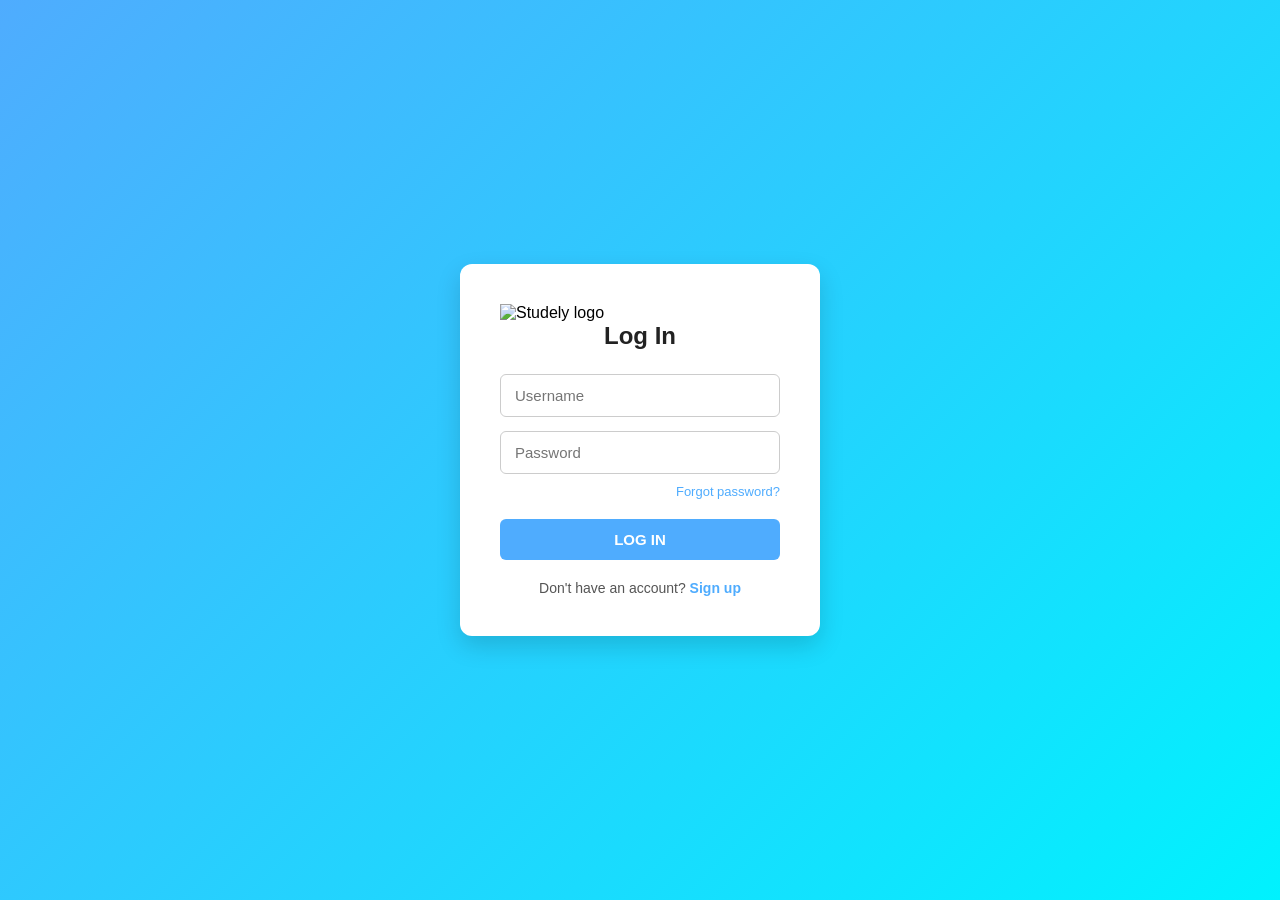
==== index.html @ e7c40a0a "Add login validation with if/else logic" ====
<html lang="en">
<head>
    <meta charset="UTF-8">
    <meta name="viewport" content="width=device-width, initial-scale=1.0">
    <title>Studely</title>
    <link rel="stylesheet" href="login.css">
</head>
<body>

    <div class="form-container">
        <div class="logo-container">
            <img src="image/studelylogo.png" alt="Studely logo">
        </div>

        <div class="form-header">
            <h3>Log In</h3>
        </div>

        <form onsubmit="return checkLogin()">
            <div class="input-container">
                <input type="text" id="username" placeholder="Username" required>
                <input type="password" id="password" placeholder="Password" required>
            </div>

            <div class="forgot-password">
                <a href="#">Forgot password?</a>
            </div>

            <div class="button">
                <button class="submit" type="submit">LOG IN</button>
            </div>
        </form>

        <div class="signup">
            Don't have an account? <a href="signup.html">Sign up</a>
        </div>
    </div>

    <script>
        function checkLogin() {
            const username = document.getElementById("username").value;
            const password = document.getElementById("password").value;

            if (username === "" || password === "") {
                showAlert("Please fill in both fields!");
            } else if (username === "admin" && password === "1234") {
                showAlert("Welcome, " + username + "! Login successful.");
            } else {
                showAlert("Wrong username or password. Try again.");
            }

            return false; // stops the form from actually submitting/refreshing the page
        }

        function showAlert(message) {
            alert(message);
        }
    </script>

</body>
</html>
---- login.css ----
* {
    margin: 0;
    padding: 0;
    box-sizing: border-box;
    font-family: 'Segoe UI', Arial, sans-serif;
}

body {
    min-height: 100vh;
    display: flex;
    align-items: center;
    justify-content: center;
    background: linear-gradient(135deg, #4facfe 0%, #00f2fe 100%);
}

.form-container {
    background: #ffffff;
    padding: 40px;
    border-radius: 12px;
    box-shadow: 0 10px 25px rgba(0, 0, 0, 0.15);
    width: 100%;
    max-width: 360px;
}

.form-header h3 {
    text-align: center;
    margin-bottom: 24px;
    color: #222;
    font-size: 24px;
}

.input-container {
    display: flex;
    flex-direction: column;
    gap: 14px;
}

.input-container input {
    padding: 12px 14px;
    border: 1px solid #ccc;
    border-radius: 6px;
    font-size: 15px;
    outline: none;
    transition: border-color 0.2s ease;
}

.input-container input:focus {
    border-color: #4facfe;
}

.forgot-password {
    text-align: right;
    margin: 10px 0 20px;
}

.forgot-password a {
    font-size: 13px;
    color: #4facfe;
    text-decoration: none;
}

.forgot-password a:hover {
    text-decoration: underline;
}

.button .submit {
    width: 100%;
    padding: 12px;
    background: #4facfe;
    color: #fff;
    border: none;
    border-radius: 6px;
    font-size: 15px;
    font-weight: bold;
    cursor: pointer;
    transition: background 0.2s ease;
}

.button .submit:hover {
    background: #2a8ee0;
}

.signup {
    text-align: center;
    margin-top: 20px;
    font-size: 14px;
    color: #555;
}

.signup a {
    color: #4facfe;
    text-decoration: none;
    font-weight: bold;
}

.signup a:hover {
    text-decoration: underline;
}
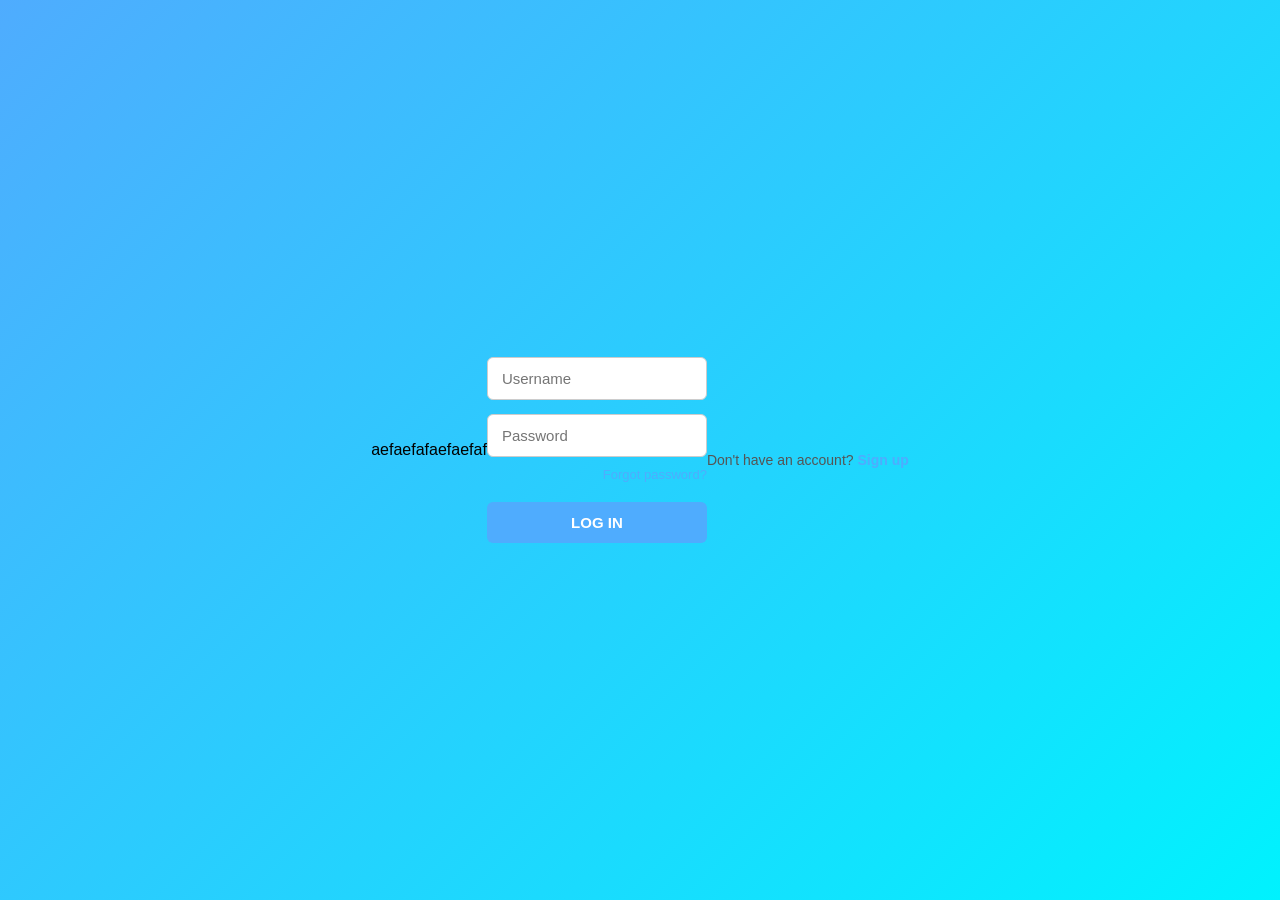
==== commit 7e24399f: "Update index page" ====
--- a/index.html
+++ b/index.html
@@ -1,3 +1,4 @@
+
 <html lang="en">
 <head>
     <meta charset="UTF-8">
@@ -6,56 +7,28 @@
     <link rel="stylesheet" href="login.css">
 </head>
 <body>
-
-    <div class="form-container">
-        <div class="logo-container">
-            <img src="image/studelylogo.png" alt="Studely logo">
-        </div>
-
-        <div class="form-header">
-            <h3>Log In</h3>
-        </div>
-
-        <form onsubmit="return checkLogin()">
+ 
+    aefaefa
+    <p>faefaefaf</p>
+        <form>
             <div class="input-container">
-                <input type="text" id="username" placeholder="Username" required>
-                <input type="password" id="password" placeholder="Password" required>
+                <input type="text" placeholder="Username" required>
+                <input type="password" placeholder="Password" required>
             </div>
-
+ 
             <div class="forgot-password">
                 <a href="#">Forgot password?</a>
             </div>
-
+ 
             <div class="button">
                 <button class="submit" type="submit">LOG IN</button>
             </div>
         </form>
-
+ 
         <div class="signup">
             Don't have an account? <a href="signup.html">Sign up</a>
         </div>
     </div>
-
-    <script>
-        function checkLogin() {
-            const username = document.getElementById("username").value;
-            const password = document.getElementById("password").value;
-
-            if (username === "" || password === "") {
-                showAlert("Please fill in both fields!");
-            } else if (username === "admin" && password === "1234") {
-                showAlert("Welcome, " + username + "! Login successful.");
-            } else {
-                showAlert("Wrong username or password. Try again.");
-            }
-
-            return false; // stops the form from actually submitting/refreshing the page
-        }
-
-        function showAlert(message) {
-            alert(message);
-        }
-    </script>
-
+ 
 </body>
-</html>+</html>
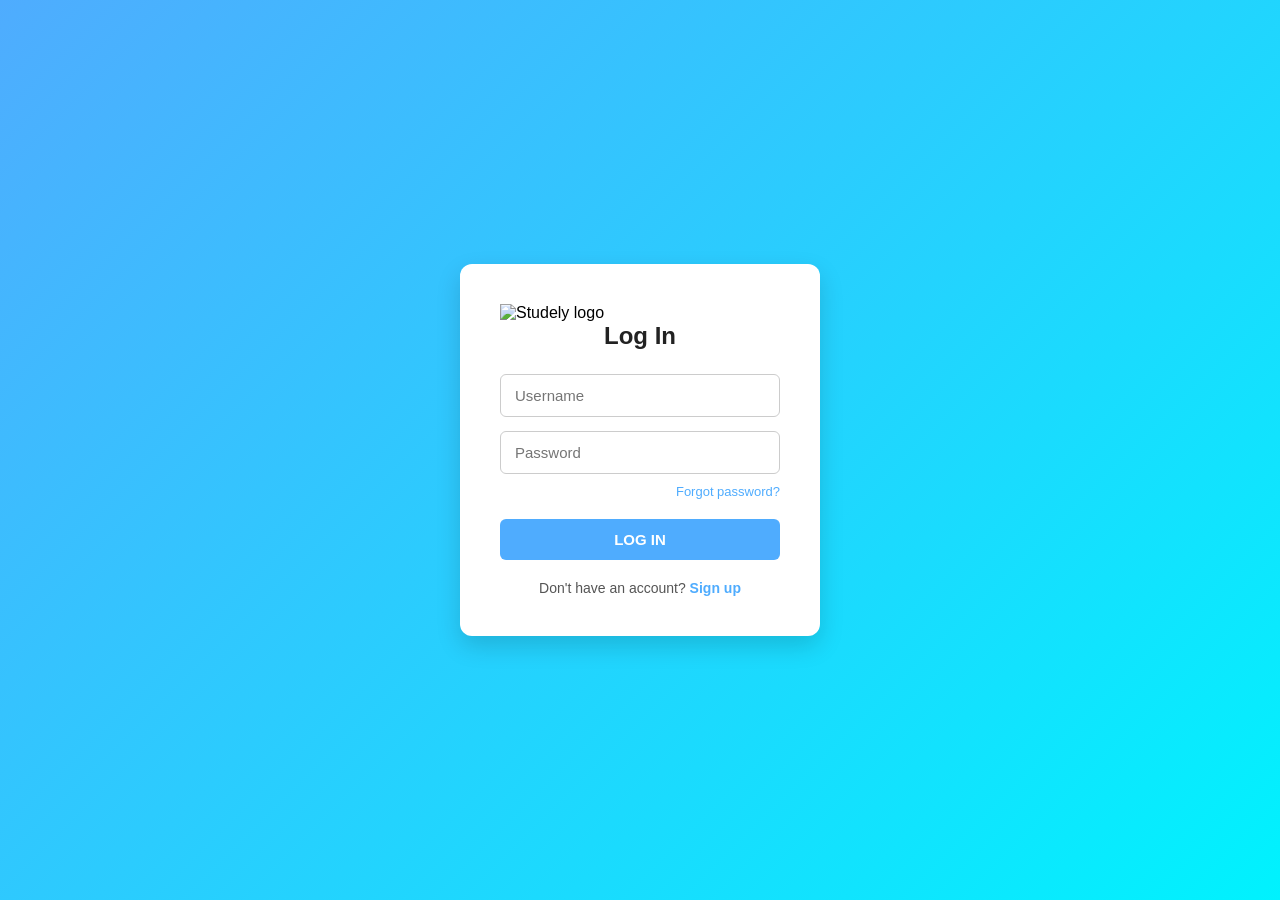
==== commit 176059f7: "Resolved merge conflict" ====
--- a/index.html
+++ b/index.html
@@ -1,4 +1,3 @@
-
 <html lang="en">
 <head>
     <meta charset="UTF-8">
@@ -7,28 +6,56 @@
     <link rel="stylesheet" href="login.css">
 </head>
 <body>
+
+    <div class="form-container">
+        <div class="logo-container">
+            <img src="image/studelylogo.png" alt="Studely logo">
+        </div>
  
-    aefaefa
-    <p>faefaefaf</p>
-        <form>
+        <div class="form-header">
+            <h3>Log In</h3>
+        </div>
+
+        <form onsubmit="return checkLogin()">
             <div class="input-container">
-                <input type="text" placeholder="Username" required>
-                <input type="password" placeholder="Password" required>
+                <input type="text" id="username" placeholder="Username" required>
+                <input type="password" id="password" placeholder="Password" required>
             </div>
- 
+
             <div class="forgot-password">
                 <a href="#">Forgot password?</a>
             </div>
- 
+
             <div class="button">
                 <button class="submit" type="submit">LOG IN</button>
             </div>
         </form>
- 
+
         <div class="signup">
             Don't have an account? <a href="signup.html">Sign up</a>
         </div>
     </div>
- 
+
+    <script>
+        function checkLogin() {
+            const username = document.getElementById("username").value;
+            const password = document.getElementById("password").value;
+
+            if (username === "" || password === "") {
+                showAlert("Please fill in both fields!");
+            } else if (username === "admin" && password === "1234") {
+                showAlert("Welcome, " + username + "! Login successful.");
+            } else {
+                showAlert("Wrong username or password. Try again.");
+            }
+
+            return false; // stops the form from actually submitting/refreshing the page
+        }
+
+        function showAlert(message) {
+            alert(message);
+        }
+    </script>
+
 </body>
 </html>
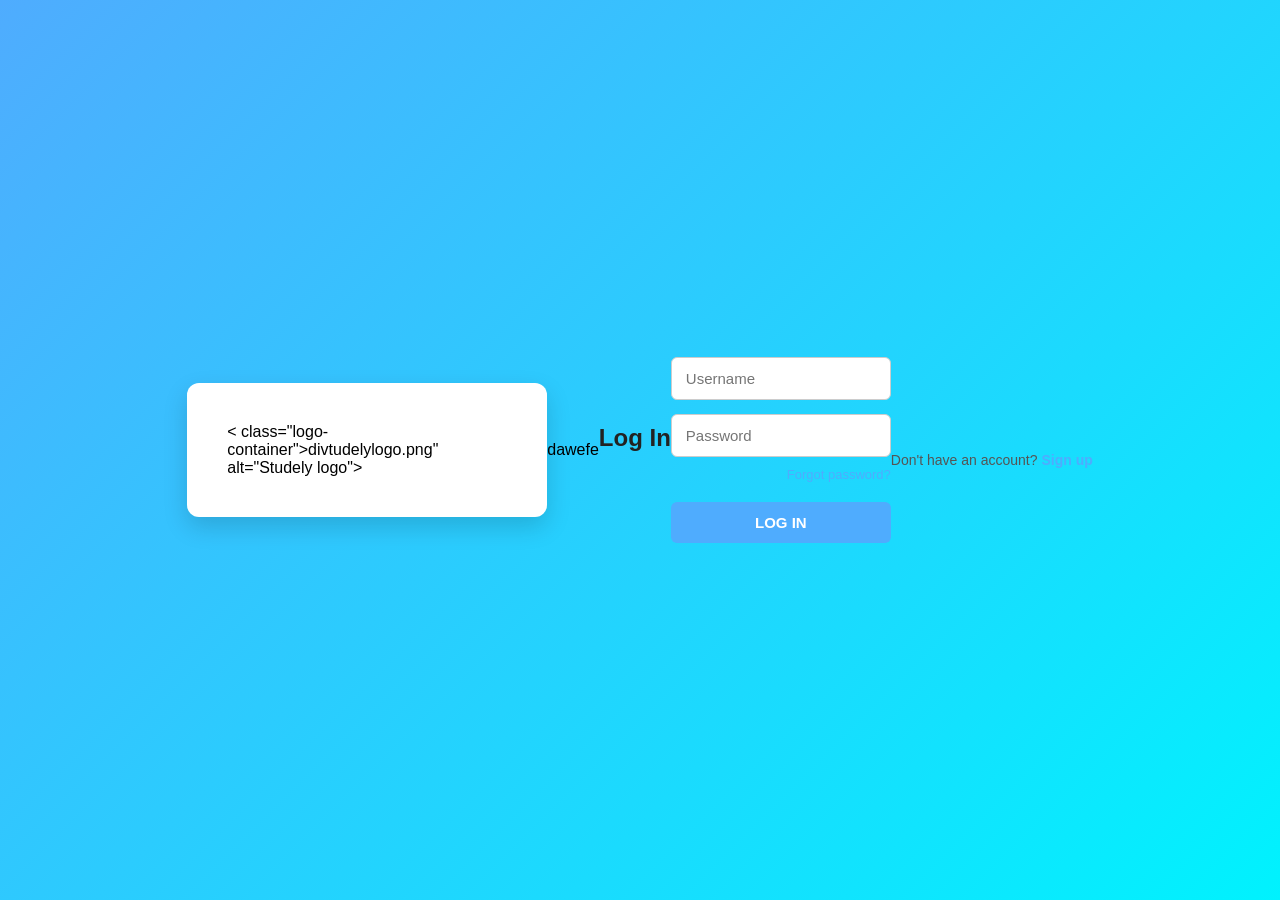
==== commit 3f140362: "afeafae" ====
--- a/index.html
+++ b/index.html
@@ -8,10 +8,9 @@
 <body>
 
     <div class="form-container">
-        <div class="logo-container">
-            <img src="image/studelylogo.png" alt="Studely logo">
+        < class="logo-container">divtudelylogo.png" alt="Studely logo">
         </div>
- 
+ <p>dawefe</p>
         <div class="form-header">
             <h3>Log In</h3>
         </div>
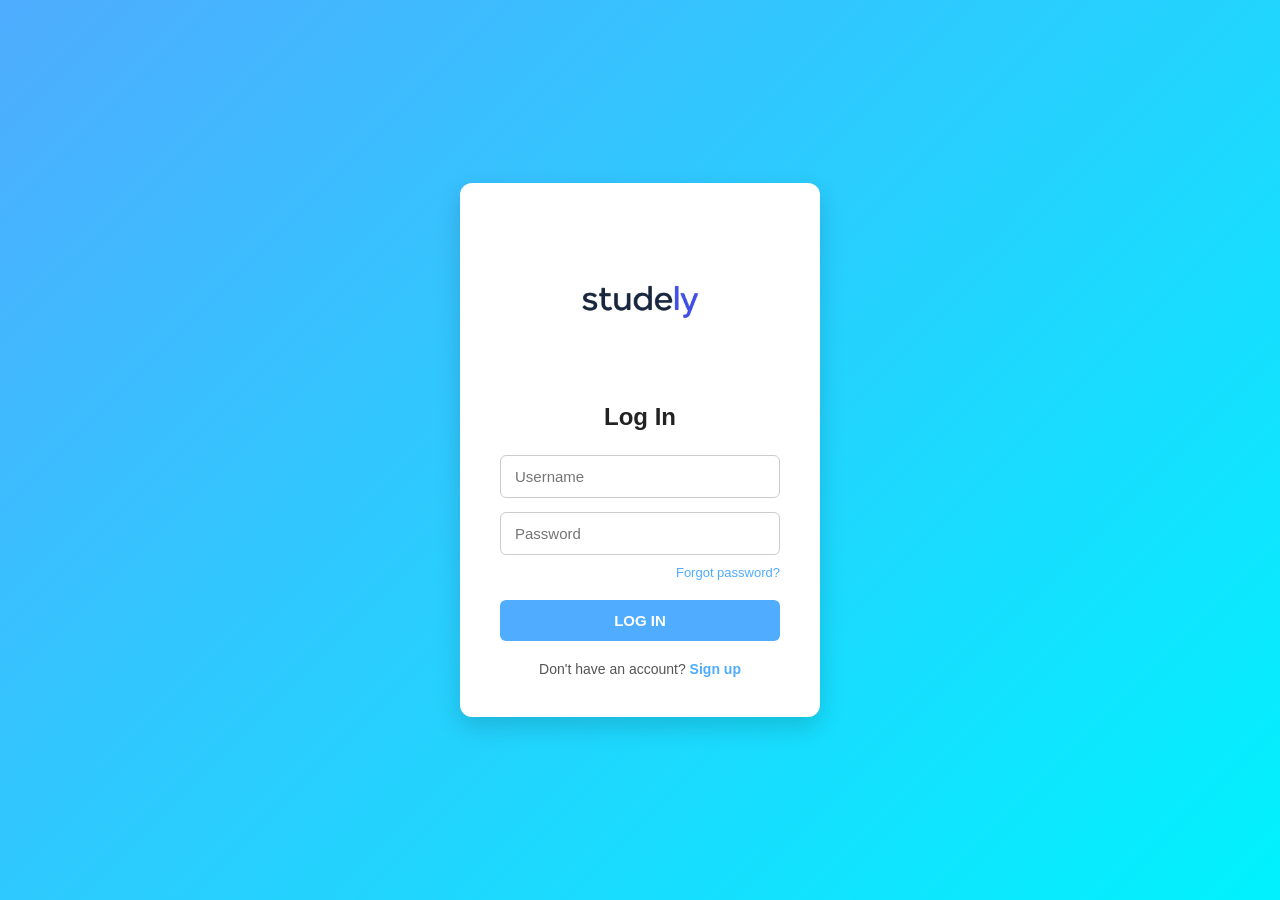
==== commit 595c4560: "added photos" ====
--- a/index.html
+++ b/index.html
@@ -8,9 +8,10 @@
 <body>
 
     <div class="form-container">
-        < class="logo-container">divtudelylogo.png" alt="Studely logo">
+        <div class="logo-container">
+            <img src="image/studelylogo.png" alt="Studely logo">
         </div>
- <p>dawefe</p>
+
         <div class="form-header">
             <h3>Log In</h3>
         </div>
@@ -57,4 +58,4 @@
     </script>
 
 </body>
-</html>
+</html>
--- a/login.css
+++ b/login.css
@@ -20,6 +20,16 @@
     box-shadow: 0 10px 25px rgba(0, 0, 0, 0.15);
     width: 100%;
     max-width: 360px;
+}
+
+.logo-container {
+    text-align: center;
+    margin-bottom: 20px;
+}
+
+.logo-container img {
+    max-width: 160px;
+    height: auto;
 }
 
 .form-header h3 {
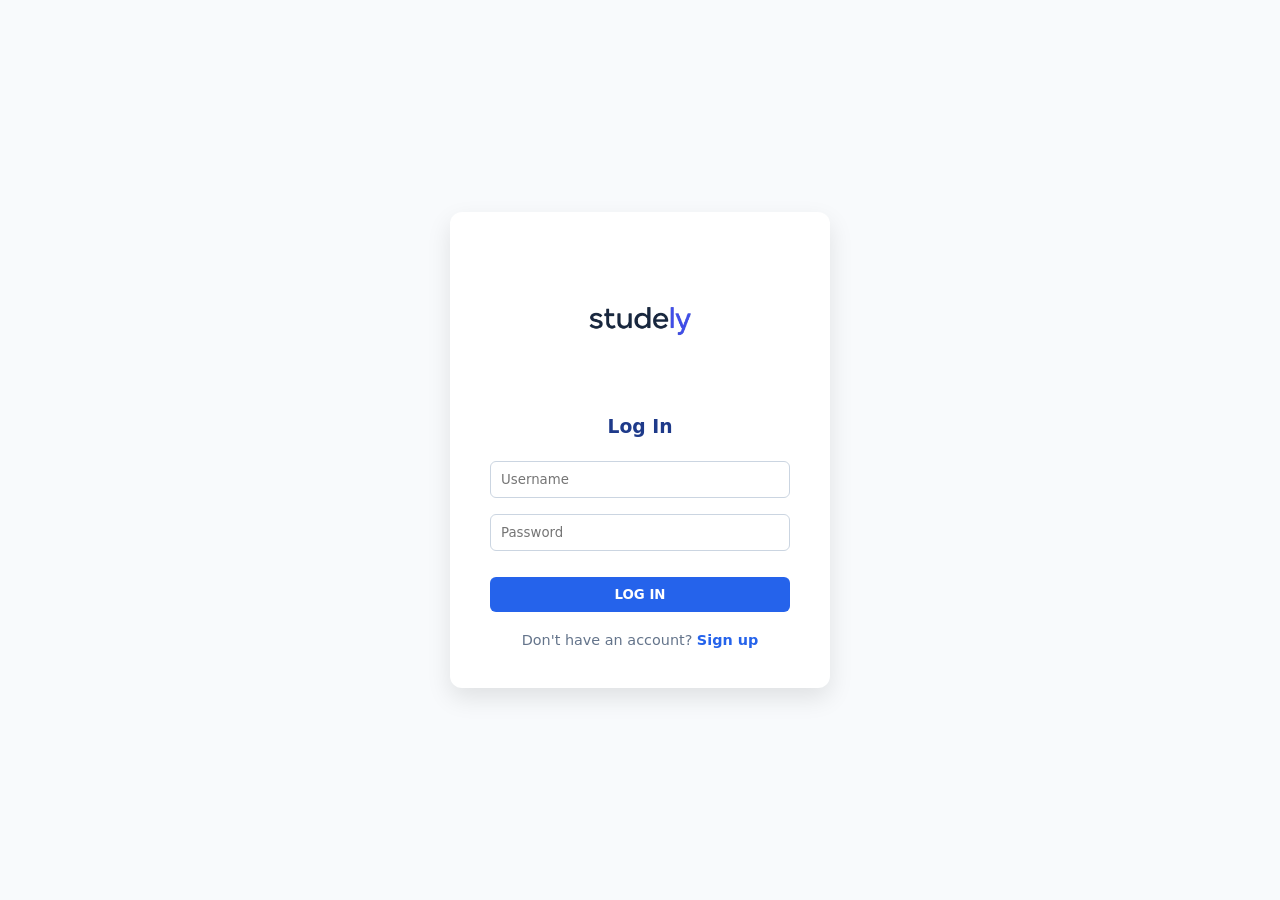
==== commit 1793b3fa: "enitre code" ====
--- a/index.html
+++ b/index.html
@@ -1,61 +1,49 @@
+<!DOCTYPE html>
 <html lang="en">
 <head>
     <meta charset="UTF-8">
     <meta name="viewport" content="width=device-width, initial-scale=1.0">
-    <title>Studely</title>
-    <link rel="stylesheet" href="login.css">
+    <title>Log In - Studely</title>
+    <link rel="icon" href="images/favicon.ico">
+    <link rel="stylesheet" href="css/main.css">
+    <script src="https://code.jquery.com/jquery-3.6.0.min.js"></script>
 </head>
-<body>
+<body style="display: flex; align-items: center; justify-content: center; min-height: 100vh;">
 
-    <div class="form-container">
-        <div class="logo-container">
-            <img src="image/studelylogo.png" alt="Studely logo">
+    <div style="background: white; padding: 40px; border-radius: 12px; box-shadow: 0 10px 25px rgba(0,0,0,0.1); width: 100%; max-width: 380px;">
+        <div style="text-align: center; margin-bottom: 20px;">
+            <img src="image/studelylogo.png" alt="Studely logo" style="max-width: 140px;">
         </div>
 
-        <div class="form-header">
-            <h3>Log In</h3>
-        </div>
+        <h3 style="text-align: center; margin-bottom: 24px; color: #1e3a8a;">Log In</h3>
 
         <form onsubmit="return checkLogin()">
-            <div class="input-container">
+            <div class="form-group">
                 <input type="text" id="username" placeholder="Username" required>
+            </div>
+            <div class="form-group">
                 <input type="password" id="password" placeholder="Password" required>
             </div>
-
-            <div class="forgot-password">
-                <a href="#">Forgot password?</a>
-            </div>
-
-            <div class="button">
-                <button class="submit" type="submit">LOG IN</button>
-            </div>
+            <button type="submit" class="btn-primary" style="width: 100%; margin-top: 10px;">LOG IN</button>
         </form>
 
-        <div class="signup">
-            Don't have an account? <a href="signup.html">Sign up</a>
-        </div>
+        <p style="text-align: center; margin-top: 20px; font-size: 0.9rem; color: #64748b;">
+            Don't have an account? <a href="contact.html" style="color: #2563eb; text-decoration: none; font-weight: bold;">Sign up</a>
+        </p>
     </div>
 
     <script>
         function checkLogin() {
-            const username = document.getElementById("username").value;
-            const password = document.getElementById("password").value;
+            const user = document.getElementById("username").value;
+            const pass = document.getElementById("password").value;
 
-            if (username === "" || password === "") {
-                showAlert("Please fill in both fields!");
-            } else if (username === "admin" && password === "1234") {
-                showAlert("Welcome, " + username + "! Login successful.");
+            if (user === "admin" && pass === "1234") {
+                window.location.href = "main.html";
             } else {
-                showAlert("Wrong username or password. Try again.");
+                alert("Incorrect username or password.");
             }
-
-            return false; // stops the form from actually submitting/refreshing the page
-        }
-
-        function showAlert(message) {
-            alert(message);
+            return false;
         }
     </script>
-
 </body>
 </html>
--- a/css/main.css
+++ b/css/main.css
@@ -0,0 +1,307 @@
+* {
+    margin: 0;
+    padding: 0;
+    box-sizing: border-box;
+    font-family: 'Segoe UI', system-ui, -apple-system, sans-serif;
+}
+
+body {
+    background-color: #f8fafc;
+    color: #1e293b;
+    display: flex;
+    flex-direction: column;
+    min-height: 100vh;
+}
+
+/* Navigation */
+header {
+    display: flex;
+    align-items: center;
+    justify-content: space-between;
+    padding: 1rem 5%;
+    background-color: #ffffff;
+    box-shadow: 0 2px 10px rgba(0, 0, 0, 0.05);
+    position: sticky;
+    top: 0;
+    z-index: 100;
+}
+
+.logo img {
+    height: 45px;
+    width: auto;
+}
+
+.navigation {
+    display: flex;
+    gap: 20px;
+}
+
+.navigation a {
+    text-decoration: none;
+    color: #2563eb;
+    font-weight: 600;
+    transition: color 0.2s ease;
+}
+
+.navigation a:hover, .navigation a.active {
+    color: #1d4ed8;
+}
+
+/* Hero Section */
+.hero {
+    text-align: center;
+    padding: 70px 20px;
+    background: linear-gradient(135deg, #1e3a8a 0%, #3b82f6 100%);
+    color: white;
+}
+
+.hero h1 {
+    font-size: 2.8rem;
+    margin-bottom: 12px;
+}
+
+.hero p {
+    font-size: 1.2rem;
+    opacity: 0.95;
+    max-width: 600px;
+    margin: 0 auto;
+}
+
+/* Grid & Layouts */
+.container {
+    max-width: 1100px;
+    margin: 40px auto;
+    padding: 0 20px;
+    width: 100%;
+}
+
+.features-grid {
+    display: grid;
+    grid-template-columns: repeat(auto-fit, minmax(280px, 1fr));
+    gap: 24px;
+}
+
+.card {
+    background: #ffffff;
+    border-radius: 12px;
+    padding: 24px;
+    box-shadow: 0 4px 6px -1px rgba(0, 0, 0, 0.08);
+    transition: transform 0.2s ease, box-shadow 0.2s ease;
+    border-top: 4px solid #3b82f6;
+    display: flex;
+    flex-direction: column;
+    justify-content: space-between;
+}
+
+.card:hover {
+    transform: translateY(-4px);
+    box-shadow: 0 10px 15px -3px rgba(0, 0, 0, 0.12);
+}
+
+.card h3 {
+    color: #1e3a8a;
+    margin-bottom: 10px;
+}
+
+/* Resource Filter Controls */
+.filter-container {
+    display: flex;
+    flex-wrap: wrap;
+    gap: 12px;
+    justify-content: center;
+    margin: 20px 0 30px;
+}
+
+.filter-btn {
+    background: #e2e8f0;
+    border: none;
+    padding: 8px 16px;
+    border-radius: 20px;
+    font-weight: 600;
+    color: #475569;
+    cursor: pointer;
+    transition: all 0.2s ease;
+}
+
+.filter-btn.active, .filter-btn:hover {
+    background: #2563eb;
+    color: white;
+}
+
+#searchBox {
+    padding: 12px 20px;
+    width: 100%;
+    max-width: 500px;
+    border: 2px solid #cbd5e1;
+    border-radius: 25px;
+    font-size: 1rem;
+    outline: none;
+    margin: 0 auto;
+    display: block;
+    transition: border-color 0.2s;
+}
+
+#searchBox:focus {
+    border-color: #2563eb;
+}
+
+.subject-tag {
+    font-size: 0.75rem;
+    font-weight: 700;
+    color: #2563eb;
+    background: #eff6ff;
+    padding: 4px 10px;
+    border-radius: 6px;
+    display: inline-block;
+    margin-bottom: 10px;
+    width: fit-content;
+}
+
+/* Accordion FAQ Styling */
+.faq-item {
+    background: #ffffff;
+    border-radius: 8px;
+    margin-bottom: 14px;
+    box-shadow: 0 2px 4px rgba(0, 0, 0, 0.05);
+    overflow: hidden;
+}
+
+.faq-question {
+    width: 100%;
+    background: none;
+    border: none;
+    padding: 18px 24px;
+    text-align: left;
+    font-size: 1.05rem;
+    font-weight: 600;
+    color: #1e3a8a;
+    cursor: pointer;
+    display: flex;
+    justify-content: space-between;
+    align-items: center;
+}
+
+.faq-answer {
+    padding: 0 24px 18px;
+    color: #475569;
+    display: none;
+    line-height: 1.6;
+}
+
+.faq-item.active .faq-answer {
+    display: block;
+}
+
+.faq-item.active .faq-question::after {
+    content: "-";
+    font-size: 1.5rem;
+}
+
+.faq-question::after {
+    content: "+";
+    font-size: 1.4rem;
+    color: #2563eb;
+}
+
+/* Modal Popup */
+.modal {
+    display: none;
+    position: fixed;
+    top: 0;
+    left: 0;
+    width: 100%;
+    height: 100%;
+    background: rgba(0, 0, 0, 0.5);
+    justify-content: center;
+    align-items: center;
+    z-index: 1000;
+}
+
+.modal-content {
+    background: white;
+    padding: 30px;
+    border-radius: 12px;
+    max-width: 500px;
+    width: 90%;
+}
+
+/* Form Controls & Buttons */
+.form-group {
+    margin-bottom: 16px;
+}
+
+.form-group label {
+    display: block;
+    margin-bottom: 6px;
+    font-weight: 600;
+}
+
+.form-group input, .form-group textarea, .form-group select {
+    width: 100%;
+    padding: 10px;
+    border: 1px solid #cbd5e1;
+    border-radius: 6px;
+}
+
+.btn-primary {
+    background: #2563eb;
+    color: white;
+    border: none;
+    padding: 10px 20px;
+    border-radius: 6px;
+    font-weight: 600;
+    cursor: pointer;
+    text-decoration: none;
+    display: inline-block;
+    transition: background 0.2s ease;
+}
+
+.btn-primary:hover {
+    background: #1d4ed8;
+}
+
+.btn-secondary {
+    background: #64748b;
+    color: white;
+    border: none;
+    padding: 10px 20px;
+    border-radius: 6px;
+    font-weight: 600;
+    cursor: pointer;
+}
+
+/* Contact Consent Box */
+.marketing-consent {
+    font-size: 0.85rem;
+    color: #64748b;
+    margin: 20px 0;
+    background: #f8fafc;
+    padding: 15px;
+    border-radius: 6px;
+}
+
+/* Footer */
+footer {
+    margin-top: auto;
+    background: #0f172a;
+    color: white;
+    padding: 30px 20px;
+    text-align: center;
+}
+
+.social-media {
+    list-style: none;
+    display: flex;
+    justify-content: center;
+    gap: 15px;
+    margin-bottom: 15px;
+}
+
+.social-media a {
+    color: #94a3b8;
+    text-decoration: none;
+}
+
+.social-media a:hover {
+    color: white;
+}
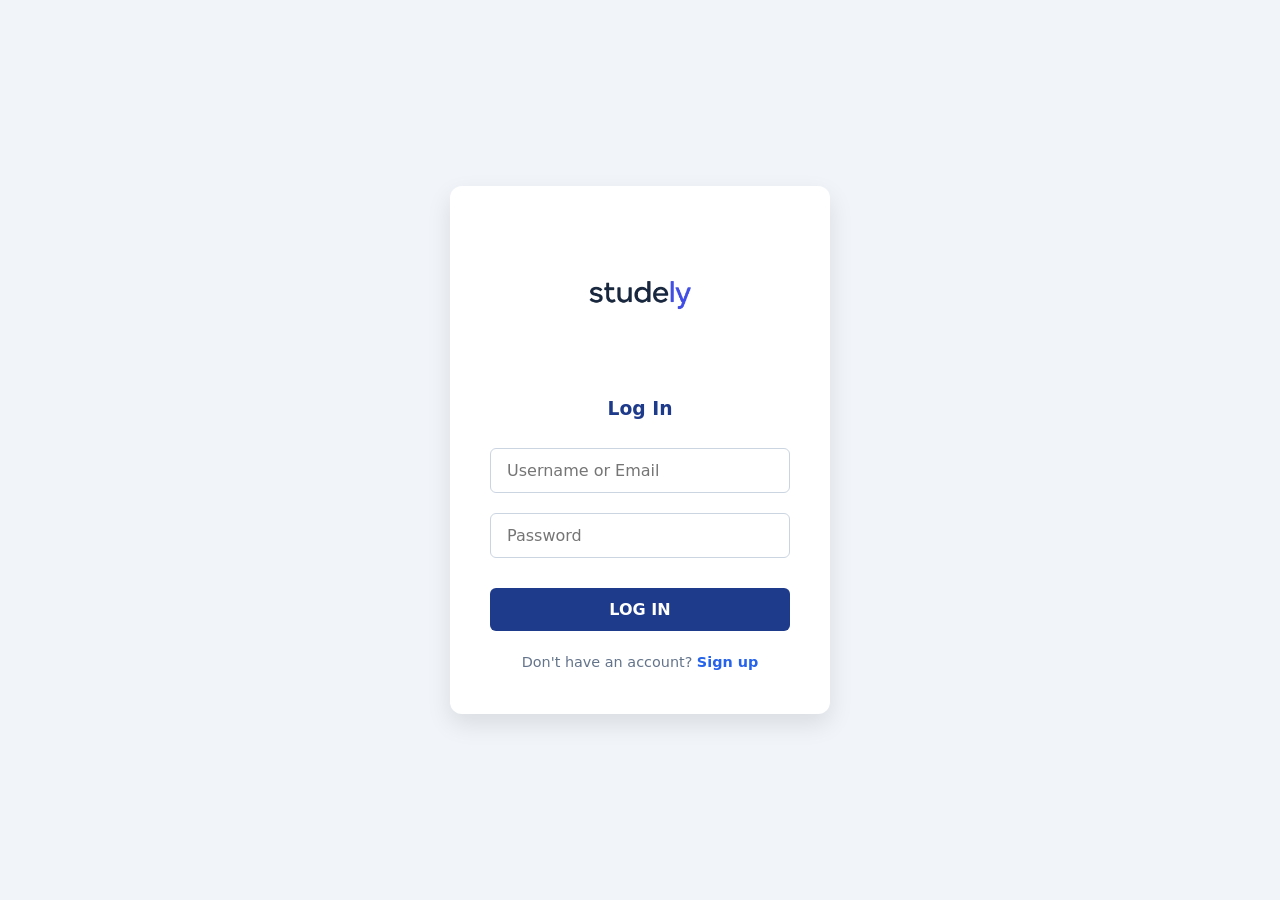
==== commit 0eb6cf0e: "Final clean build of entire Studely project Consolidated and verified all working files, bug fixes, " ====
--- a/index.html
+++ b/index.html
@@ -17,9 +17,10 @@
 
         <h3 style="text-align: center; margin-bottom: 24px; color: #1e3a8a;">Log In</h3>
 
-        <form onsubmit="return checkLogin()">
+        <!-- Added id="login-form" and removed onsubmit inline attribute -->
+        <form id="login-form">
             <div class="form-group">
-                <input type="text" id="username" placeholder="Username" required>
+                <input type="text" id="username" placeholder="Username or Email" required>
             </div>
             <div class="form-group">
                 <input type="password" id="password" placeholder="Password" required>
@@ -28,22 +29,11 @@
         </form>
 
         <p style="text-align: center; margin-top: 20px; font-size: 0.9rem; color: #64748b;">
-            Don't have an account? <a href="contact.html" style="color: #2563eb; text-decoration: none; font-weight: bold;">Sign up</a>
+            Don't have an account? <a href="signup.html" style="color: #2563eb; text-decoration: none; font-weight: bold;">Sign up</a>
         </p>
     </div>
 
-    <script>
-        function checkLogin() {
-            const user = document.getElementById("username").value;
-            const pass = document.getElementById("password").value;
-
-            if (user === "admin" && pass === "1234") {
-                window.location.href = "main.html";
-            } else {
-                alert("Incorrect username or password.");
-            }
-            return false;
-        }
-    </script>
+    <!-- Added link to main.js -->
+    <script src="js/main.js"></script>
 </body>
 </html>
--- a/css/main.css
+++ b/css/main.css
@@ -1,3 +1,6 @@
+/* ==========================================================================
+   1. GLOBAL STYLES & RESET
+   ========================================================================== */
 * {
     margin: 0;
     padding: 0;
@@ -5,303 +8,579 @@
     font-family: 'Segoe UI', system-ui, -apple-system, sans-serif;
 }
 
+:root {
+    --primary-color: #1e3a8a;
+    --primary-hover: #1d4ed8;
+    --accent-color: #10b981;
+    --bg-light: #f8fafc;
+    --text-dark: #1e293b;
+    --text-muted: #64748b;
+    --border-color: #cbd5e1;
+    --card-shadow: 0 4px 6px -1px rgba(0, 0, 0, 0.1), 0 2px 4px -1px rgba(0, 0, 0, 0.06);
+}
+
 body {
-    background-color: #f8fafc;
-    color: #1e293b;
+    min-height: 100vh;
     display: flex;
     flex-direction: column;
-    min-height: 100vh;
-}
-
-/* Navigation */
+    background: #f1f5f9;
+    color: var(--text-dark);
+    line-height: 1.6;
+}
+
+/* Base Container */
+.container {
+    width: 90%;
+    max-width: 1100px;
+    margin: 2rem auto;
+    flex: 1;
+}
+
+/* Glassmorphism Card Box */
+.card-box {
+    background: rgba(255, 255, 255, 0.95);
+    backdrop-filter: blur(8px);
+    padding: 2rem;
+    border-radius: 12px;
+    box-shadow: var(--card-shadow);
+    margin-bottom: 2rem;
+}
+
+/* ==========================================================================
+   2. HEADER & NAVIGATION
+   ========================================================================== */
 header {
-    display: flex;
-    align-items: center;
+    background: #ffffff;
+    box-shadow: var(--card-shadow);
+    padding: 1rem 2rem;
+    display: flex;
     justify-content: space-between;
-    padding: 1rem 5%;
-    background-color: #ffffff;
-    box-shadow: 0 2px 10px rgba(0, 0, 0, 0.05);
+    align-items: center;
     position: sticky;
     top: 0;
-    z-index: 100;
+    z-index: 1000;
+}
+
+.logo {
+    display: flex;
+    align-items: center;
+    white-space: nowrap;
 }
 
 .logo img {
-    height: 45px;
+    height: 55px;
+    max-height: 55px;
     width: auto;
+    display: block;
+    object-fit: contain;
+}
+
+.logo a {
+    text-decoration: none;
+    display: flex;
+    align-items: center;
+}
+
+.nav-toggle {
+    display: none;
+    background: none;
+    border: none;
+    font-size: 1.8rem;
+    color: var(--primary-color);
+    cursor: pointer;
 }
 
 .navigation {
     display: flex;
-    gap: 20px;
+    gap: 0.4rem;
+    align-items: center;
+    flex-wrap: nowrap;
 }
 
 .navigation a {
     text-decoration: none;
-    color: #2563eb;
+    color: var(--text-dark);
     font-weight: 600;
-    transition: color 0.2s ease;
-}
-
-.navigation a:hover, .navigation a.active {
-    color: #1d4ed8;
-}
-
-/* Hero Section */
-.hero {
+    padding: 0.5rem 0.65rem;
+    border-radius: 6px;
+    transition: all 0.2s ease;
+    font-size: 0.85rem;
+    white-space: nowrap;
+}
+
+.navigation a:hover {
+    background: #e2e8f0;
+    color: var(--primary-color);
+}
+
+.navigation a.active {
+    background: var(--primary-color);
+    color: #ffffff;
+}
+
+/* Theme Toggle Button */
+.theme-btn {
+    background: #e2e8f0;
+    border: none;
+    padding: 0.5rem 0.8rem;
+    border-radius: 20px;
+    cursor: pointer;
+    font-size: 0.85rem;
+    font-weight: 600;
+}
+
+/* ==========================================================================
+   3. FORMS & BUTTONS
+   ========================================================================== */
+.form-group {
+    margin-bottom: 1.25rem;
+    display: flex;
+    flex-direction: column;
+    gap: 0.4rem;
+}
+
+label {
+    font-weight: 600;
+    font-size: 0.95rem;
+    color: var(--text-dark);
+}
+
+input[type="text"],
+input[type="number"],
+input[type="email"],
+input[type="password"],
+input[type="date"],
+input[type="time"],
+select,
+textarea {
+    width: 100%;
+    padding: 0.75rem 1rem;
+    border: 1px solid var(--border-color);
+    border-radius: 6px;
+    font-size: 1rem;
+    outline: none;
+    transition: border-color 0.2s ease, box-shadow 0.2s ease;
+}
+
+input:focus, select:focus, textarea:focus {
+    border-color: var(--primary-color);
+    box-shadow: 0 0 0 3px rgba(30, 58, 138, 0.15);
+}
+
+.btn-primary {
+    display: inline-block;
+    background: var(--primary-color);
+    color: #ffffff;
+    border: none;
+    padding: 0.75rem 1.5rem;
+    border-radius: 6px;
+    font-weight: 600;
+    font-size: 1rem;
+    cursor: pointer;
     text-align: center;
-    padding: 70px 20px;
-    background: linear-gradient(135deg, #1e3a8a 0%, #3b82f6 100%);
-    color: white;
-}
-
-.hero h1 {
-    font-size: 2.8rem;
-    margin-bottom: 12px;
-}
-
-.hero p {
-    font-size: 1.2rem;
-    opacity: 0.95;
-    max-width: 600px;
-    margin: 0 auto;
-}
-
-/* Grid & Layouts */
-.container {
-    max-width: 1100px;
-    margin: 40px auto;
-    padding: 0 20px;
-    width: 100%;
-}
-
+    text-decoration: none;
+    transition: background 0.2s ease, transform 0.2s ease, box-shadow 0.2s ease;
+}
+
+.btn-primary:hover {
+    background: var(--primary-hover);
+    transform: translateY(-2px);
+    box-shadow: 0 4px 12px rgba(29, 78, 216, 0.25);
+}
+
+.error-msg {
+    color: #dc2626;
+    font-size: 0.85rem;
+    display: none;
+}
+
+/* Checkbox Style */
+.checkbox-card {
+    font-size: 0.88rem;
+    color: var(--text-muted);
+    background: var(--bg-light);
+    padding: 1rem;
+    border-radius: 6px;
+    border: 1px solid var(--border-color);
+    margin-bottom: 1rem;
+}
+
+.checkbox-label {
+    margin-top: 0.5rem;
+    display: flex;
+    align-items: center;
+    gap: 0.5rem;
+    cursor: pointer;
+}
+
+/* ==========================================================================
+   4. GRID LAYOUTS & CARDS
+   ========================================================================== */
 .features-grid {
     display: grid;
-    grid-template-columns: repeat(auto-fit, minmax(280px, 1fr));
-    gap: 24px;
+    grid-template-columns: repeat(auto-fit, minmax(300px, 1fr));
+    gap: 1.5rem;
 }
 
 .card {
     background: #ffffff;
-    border-radius: 12px;
-    padding: 24px;
-    box-shadow: 0 4px 6px -1px rgba(0, 0, 0, 0.08);
-    transition: transform 0.2s ease, box-shadow 0.2s ease;
-    border-top: 4px solid #3b82f6;
+    padding: 0 0 1.5rem 0;
+    border-radius: 8px;
+    border: 1px solid var(--border-color);
     display: flex;
     flex-direction: column;
     justify-content: space-between;
+    overflow: hidden;
+    box-shadow: 0 2px 4px rgba(0,0,0,0.04);
+    transition: transform 0.2s ease, box-shadow 0.2s ease;
 }
 
 .card:hover {
     transform: translateY(-4px);
-    box-shadow: 0 10px 15px -3px rgba(0, 0, 0, 0.12);
-}
-
-.card h3 {
-    color: #1e3a8a;
+    box-shadow: 0 10px 15px -3px rgba(0,0,0,0.1);
+}
+
+.card-img {
+    width: 100%;
+    height: 160px;
+    object-fit: cover;
+    border-radius: 8px 8px 0 0;
+    margin-bottom: 1rem;
+}
+
+.card-content {
+    padding: 0 1.5rem;
+    display: flex;
+    flex-direction: column;
+    justify-content: space-between;
+    height: 100%;
+}
+
+.grid-form {
+    display: grid;
+    grid-template-columns: repeat(auto-fit, minmax(200px, 1fr));
+    gap: 1rem;
+    align-items: flex-end;
+}
+
+/* Dynamic Grade Calculator Module Rows */
+.calc-row {
+    display: grid;
+    grid-template-columns: 2fr 1fr 1fr 40px;
+    gap: 10px;
     margin-bottom: 10px;
-}
-
-/* Resource Filter Controls */
-.filter-container {
-    display: flex;
-    flex-wrap: wrap;
-    gap: 12px;
-    justify-content: center;
-    margin: 20px 0 30px;
-}
-
-.filter-btn {
-    background: #e2e8f0;
+    align-items: center;
+}
+
+.calc-row button {
+    background: #ef4444;
+    color: white;
     border: none;
-    padding: 8px 16px;
-    border-radius: 20px;
-    font-weight: 600;
-    color: #475569;
-    cursor: pointer;
-    transition: all 0.2s ease;
-}
-
-.filter-btn.active, .filter-btn:hover {
-    background: #2563eb;
-    color: white;
-}
-
-#searchBox {
-    padding: 12px 20px;
-    width: 100%;
+    border-radius: 6px;
+    height: 42px;
+    cursor: pointer;
+    font-weight: bold;
+}
+
+/* ==========================================================================
+   5. CAREER & NEWSLETTER STYLES
+   ========================================================================== */
+.event-badge {
+    display: inline-block;
+    font-size: 0.75rem;
+    padding: 3px 8px;
+    border-radius: 12px;
+    font-weight: bold;
+}
+
+.badge-employability {
+    background: #dbeafe;
+    color: #1e40af;
+}
+
+.badge-social {
+    background: #dcfce7;
+    color: #166534;
+}
+
+.badge-academic {
+    background: #fef3c7;
+    color: #92400e;
+}
+
+#newsletterForm {
+    display: flex;
+    gap: 10px;
     max-width: 500px;
-    border: 2px solid #cbd5e1;
+    margin: 0 auto;
+}
+
+/* ==========================================================================
+   6. FAQ, SEARCH & CLOCK DISPLAY
+   ========================================================================== */
+.search-container {
+    text-align: center;
+    margin-bottom: 2rem;
+}
+
+.search-box {
+    max-width: 500px;
     border-radius: 25px;
-    font-size: 1rem;
-    outline: none;
-    margin: 0 auto;
-    display: block;
-    transition: border-color 0.2s;
-}
-
-#searchBox:focus {
-    border-color: #2563eb;
-}
-
-.subject-tag {
-    font-size: 0.75rem;
-    font-weight: 700;
-    color: #2563eb;
-    background: #eff6ff;
-    padding: 4px 10px;
-    border-radius: 6px;
-    display: inline-block;
-    margin-bottom: 10px;
-    width: fit-content;
-}
-
-/* Accordion FAQ Styling */
+    padding: 0.8rem 1.5rem;
+    border: 2px solid var(--border-color);
+}
+
+/* Digital Clock Screen Styling */
+.digital-clock-screen {
+    background: #0f172a;
+    border: 4px solid #1e293b;
+    border-radius: 12px;
+    padding: 1.2rem 1.5rem;
+    max-width: 380px;
+    margin: 0 auto 1.5rem auto;
+    text-align: center;
+    box-shadow: inset 0 0 10px rgba(0,0,0,0.8), 0 4px 12px rgba(0,0,0,0.15);
+}
+
+.digital-clock-display {
+    font-family: 'Digital-7 Mono', 'Courier New', monospace;
+    font-size: 3.8rem;
+    color: #10b981;
+    text-shadow: 0 0 10px rgba(16, 185, 129, 0.7);
+    letter-spacing: 2px;
+    line-height: 1;
+}
+
+/* FAQ Accordion Styling */
 .faq-item {
-    background: #ffffff;
+    border: 1px solid var(--border-color);
     border-radius: 8px;
-    margin-bottom: 14px;
-    box-shadow: 0 2px 4px rgba(0, 0, 0, 0.05);
+    margin-bottom: 0.75rem;
     overflow: hidden;
+    background: #ffffff;
 }
 
 .faq-question {
     width: 100%;
-    background: none;
+    text-align: left;
+    padding: 1rem 1.25rem;
+    background: #ffffff;
     border: none;
-    padding: 18px 24px;
-    text-align: left;
     font-size: 1.05rem;
     font-weight: 600;
-    color: #1e3a8a;
+    color: var(--primary-color);
     cursor: pointer;
     display: flex;
     justify-content: space-between;
     align-items: center;
 }
 
+.faq-question::after {
+    content: '＋';
+    font-size: 1.2rem;
+}
+
+.faq-question.active::after {
+    content: '－';
+}
+
 .faq-answer {
-    padding: 0 24px 18px;
-    color: #475569;
+    padding: 0 1.25rem 1rem 1.25rem;
     display: none;
-    line-height: 1.6;
-}
-
-.faq-item.active .faq-answer {
-    display: block;
-}
-
-.faq-item.active .faq-question::after {
-    content: "-";
-    font-size: 1.5rem;
-}
-
-.faq-question::after {
-    content: "+";
-    font-size: 1.4rem;
-    color: #2563eb;
-}
-
-/* Modal Popup */
-.modal {
+    color: var(--text-dark);
+}
+
+/* ==========================================================================
+   7. WELLBEING CARDS & MODALS STYLING
+   ========================================================================== */
+.wellbeing-card {
+    border-top: 4px solid var(--accent-color);
+}
+
+.wellbeing-box {
+    background: #f0fdf4;
+    padding: 1rem;
+    border-radius: 8px;
+    border: 1px solid #bbf7d0;
+}
+
+.wellbeing-box h4 {
+    color: #166534;
+    margin-bottom: 0.4rem;
+}
+
+.wb-card {
+    background: #ffffff;
+    border: 1px solid var(--border-color);
+    border-radius: 8px;
+    overflow: hidden;
+    display: flex;
+    flex-direction: column;
+    justify-content: space-between;
+    transition: transform 0.2s ease, box-shadow 0.2s ease;
+}
+
+.clickable-card {
+    cursor: pointer;
+}
+
+.clickable-card:hover {
+    transform: translateY(-4px);
+    box-shadow: 0 10px 15px -3px rgba(0, 0, 0, 0.1);
+}
+
+.wb-card img {
+    width: 100%;
+    height: 150px;
+    object-fit: cover;
+}
+
+.wb-card-content {
+    padding: 1.25rem;
+}
+
+.card-badge {
+    display: inline-block;
+    margin-top: 0.75rem;
+    font-size: 0.85rem;
+    font-weight: 600;
+    color: #10b981;
+}
+
+/* Overlay Modal Window */
+.modal-overlay {
     display: none;
     position: fixed;
     top: 0;
     left: 0;
+    width: 100vw;
+    height: 100vh;
+    background: rgba(15, 23, 42, 0.6);
+    backdrop-filter: blur(4px);
+    z-index: 9999;
+    justify-content: center;
+    align-items: center;
+    padding: 1rem;
+}
+
+.modal-content {
+    background: #ffffff;
+    border-radius: 12px;
+    width: 100%;
+    max-width: 600px;
+    padding: 1.75rem;
+    position: relative;
+    box-shadow: 0 20px 25px -5px rgba(0, 0, 0, 0.2);
+}
+
+.modal-close {
+    position: absolute;
+    top: 1rem;
+    right: 1.2rem;
+    background: none;
+    border: none;
+    font-size: 1.8rem;
+    cursor: pointer;
+    line-height: 1;
+}
+
+.video-container {
+    position: relative;
+    padding-bottom: 56.25%;
+    height: 0;
+    overflow: hidden;
+    border-radius: 8px;
+}
+
+.video-container iframe {
+    position: absolute;
+    top: 0;
+    left: 0;
     width: 100%;
     height: 100%;
-    background: rgba(0, 0, 0, 0.5);
+    border: 0;
+}
+
+.helpline-list {
+    display: flex;
+    flex-direction: column;
+    gap: 0.8rem;
+}
+
+.helpline-item {
+    display: flex;
+    justify-content: space-between;
+    align-items: center;
+    padding: 0.8rem 1rem;
+    background: #f8fafc;
+    border: 1px solid var(--border-color);
+    border-radius: 6px;
+}
+
+/* ==========================================================================
+   8. LOGIN & FOOTER
+   ========================================================================== */
+.login-body {
+    display: flex;
+    align-items: center;
     justify-content: center;
-    align-items: center;
-    z-index: 1000;
-}
-
-.modal-content {
-    background: white;
-    padding: 30px;
-    border-radius: 12px;
-    max-width: 500px;
-    width: 90%;
-}
-
-/* Form Controls & Buttons */
-.form-group {
-    margin-bottom: 16px;
-}
-
-.form-group label {
-    display: block;
-    margin-bottom: 6px;
-    font-weight: 600;
-}
-
-.form-group input, .form-group textarea, .form-group select {
-    width: 100%;
-    padding: 10px;
-    border: 1px solid #cbd5e1;
-    border-radius: 6px;
-}
-
-.btn-primary {
-    background: #2563eb;
-    color: white;
-    border: none;
-    padding: 10px 20px;
-    border-radius: 6px;
-    font-weight: 600;
-    cursor: pointer;
-    text-decoration: none;
-    display: inline-block;
-    transition: background 0.2s ease;
-}
-
-.btn-primary:hover {
-    background: #1d4ed8;
-}
-
-.btn-secondary {
-    background: #64748b;
-    color: white;
-    border: none;
-    padding: 10px 20px;
-    border-radius: 6px;
-    font-weight: 600;
-    cursor: pointer;
-}
-
-/* Contact Consent Box */
-.marketing-consent {
-    font-size: 0.85rem;
-    color: #64748b;
-    margin: 20px 0;
-    background: #f8fafc;
-    padding: 15px;
-    border-radius: 6px;
-}
-
-/* Footer */
+}
+
+.login-card {
+    width: 100%;
+    max-width: 400px;
+}
+
 footer {
+    background: #ffffff;
+    text-align: center;
+    padding: 1.25rem;
+    border-top: 1px solid var(--border-color);
+    color: var(--text-muted);
+    font-size: 0.9rem;
     margin-top: auto;
-    background: #0f172a;
-    color: white;
-    padding: 30px 20px;
-    text-align: center;
-}
-
-.social-media {
-    list-style: none;
-    display: flex;
-    justify-content: center;
-    gap: 15px;
-    margin-bottom: 15px;
-}
-
-.social-media a {
-    color: #94a3b8;
-    text-decoration: none;
-}
-
-.social-media a:hover {
-    color: white;
+}
+
+/* ==========================================================================
+   9. RESPONSIVE MEDIA QUERIES
+   ========================================================================== */
+@media (max-width: 1100px) {
+    .nav-toggle {
+        display: block;
+    }
+
+    .navigation {
+        display: none;
+        flex-direction: column;
+        position: absolute;
+        top: 100%;
+        left: 0;
+        width: 100%;
+        background: #ffffff;
+        padding: 1rem;
+        box-shadow: 0 10px 15px -3px rgba(0,0,0,0.1);
+        gap: 0.5rem;
+    }
+
+    .navigation.show {
+        display: flex;
+    }
+
+    .navigation a {
+        width: 100%;
+        text-align: left;
+    }
+
+    .grid-form {
+        grid-template-columns: 1fr;
+    }
+
+    .calc-row {
+        grid-template-columns: 1fr 1fr;
+    }
+
+    #newsletterForm {
+        flex-direction: column;
+    }
+    
 }
